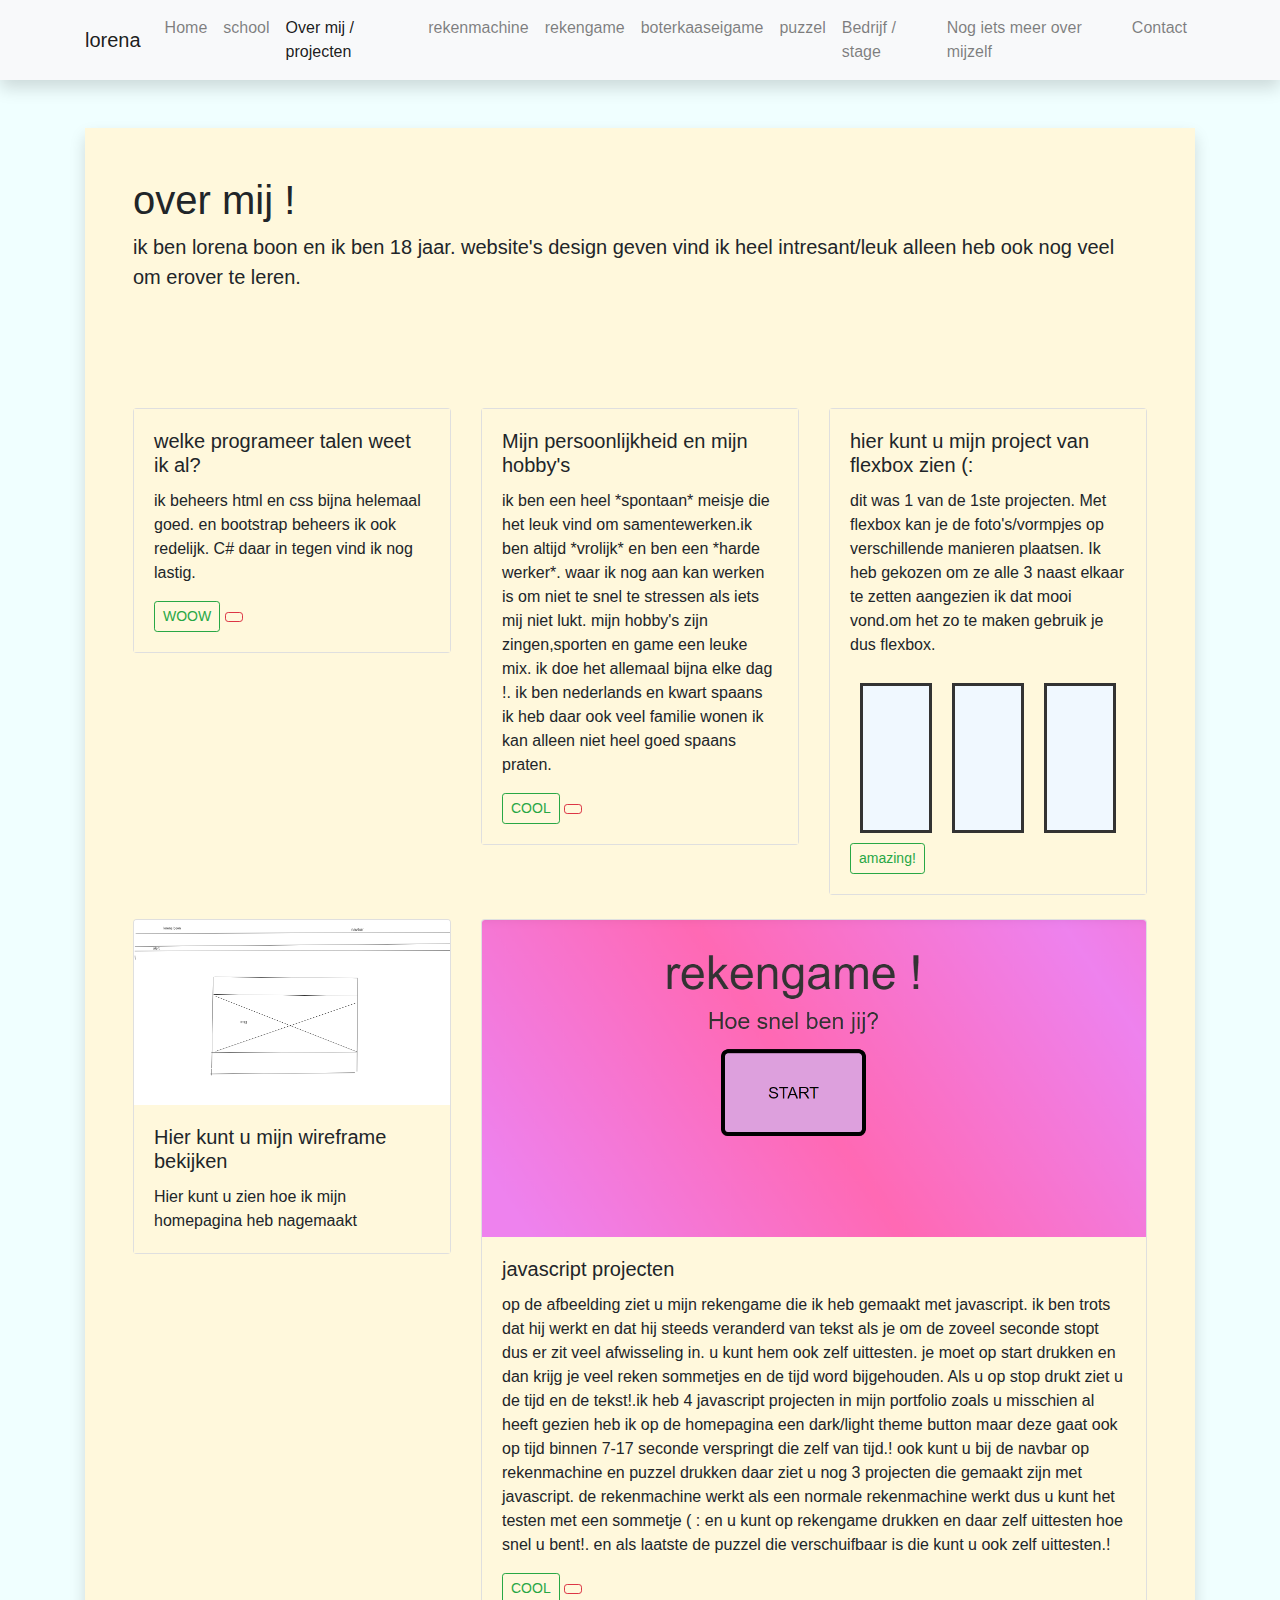
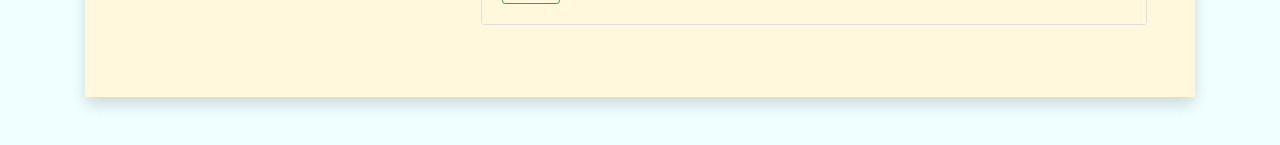
==== abonnementen.html @ a7b34ca0 ".io gemaakt" ====
<!DOCTYPE html>
<html lang="en">

<head>
    <meta charset="UTF-8">
    <meta name="viewport" content="width=device-width, initial-scale=1.0">
    <link rel="stylesheet" href="https://maxcdn.bootstrapcdn.com/bootstrap/4.5.2/css/bootstrap.min.css">
    <script src="https://ajax.googleapis.com/ajax/libs/jquery/3.5.1/jquery.min.js"></script>
    <script src="https://cdnjs.cloudflare.com/ajax/libs/popper.js/1.16.0/umd/popper.min.js"></script>
    <script src="https://maxcdn.bootstrapcdn.com/bootstrap/4.5.2/js/bootstrap.min.js"></script>
    <link rel="stylesheet" href="abbonomenten.css">
    <link rel="stylesheet" href="base.css">




</head>

<body>

    <nav class="navbar navbar-expand-lg navbar-light bg-light static-top mb-5 shadow">
        <div class="container">
            <a class="navbar-brand" href="#">lorena</a>
            <button class="navbar-toggler" type="button" data-toggle="collapse" data-target="#navbarResponsive"
                aria-controls="navbarResponsive" aria-expanded="false" aria-label="Toggle navigation">
                <span class="navbar-toggler-icon"></span>
            </button>
            <div class="collapse navbar-collapse" id="navbarResponsive">
                <ul class="navbar-nav ml-auto">
                    <li class="nav-item">
                        <a class="nav-link" href="home.html">Home</a>
                    </li>
                    <li class="nav-item">
                        <a class="nav-link" href="school.html">school</a>
                    </li>
                    <li class="nav-item active">
                        <a class="nav-link" href="abonnementen.html">Over mij / projecten</a>
                    </li>
                    <li class="nav-item">
                        <a class="nav-link" href="rekenmachine.html">rekenmachine</a>
                    </li>
                    <li class="nav-item">
                        <a class="nav-link" href="rekengame.html">rekengame</a>
                      </li>
                      <li class="nav-item">
                        <a class="nav-link" href="boterkaaseigame.html">boterkaaseigame</a>
                      </li>
                    <li class="nav-item">
                        <a class="nav-link" href="puzzel.html">puzzel</a>
                    </li>
                    <li class="nav-item">
                        <a class="nav-link" href="apparaten.html">Bedrijf / stage</a>
                    </li>
                    <li class="nav-item">
                        <a class="nav-link" href="supplementen.html">Nog iets meer over mijzelf</a>
                    <li class="nav-item">
                        <a class="nav-link" href="contact.html">Contact</a>
                    </li>
                </ul>
            </div>
        </div>
    </nav>



    <section id="gallery">
        <div class="container">
            <div class="card border-0 shadow my-5">
                <div class="card-body p-5">
                    <h1 class="font-weight-light">over mij !</h1>
                    <p class="lead">ik ben lorena boon en ik ben 18 jaar. website's design geven vind ik heel
                        intresant/leuk alleen heb ook nog veel om erover te leren. </p>
                    <div style="height: 100px"></div>
                    <div class="row">
                        <div class="col-lg-4 mb-4">
                            <div class="card">
                                <img src="../Triton/fotos/ab1" alt="" class="card-img-top">
                                <div class="card-body">
                                    <h5 class="card-title">welke programeer talen weet ik al?</h5>
                                    <p class="card-text">ik beheers html en css bijna helemaal goed. en bootstrap
                                        beheers ik ook redelijk. C# daar in tegen vind ik nog lastig.</p>
                                    <a href="" class="btn btn-outline-success btn-sm">WOOW</a>
                                    <a href="" class="btn btn-outline-danger btn-sm"><i class="far fa-heart"></i></a>
                                </div>
                            </div>
                        </div>





                        <div class="col-lg-4 mb-4">
                            <div class="card">
                                <img src="" alt="" class="card-img-top">
                                <div class="card-body">
                                    <h5 class="card-title">Mijn persoonlijkheid en mijn hobby's</h5>
                                    <p class="card-text">ik ben een heel *spontaan* meisje die het leuk vind om
                                        samentewerken.ik ben altijd *vrolijk* en ben een *harde werker*. waar ik nog aan
                                        kan werken is om niet te snel te stressen als iets mij niet lukt. mijn hobby's
                                        zijn zingen,sporten en game een leuke mix. ik doe het allemaal bijna elke dag !.
                                        ik ben nederlands en kwart spaans ik heb daar ook veel familie wonen ik kan
                                        alleen niet heel goed spaans praten. </p>
                                    <a href="" class="btn btn-outline-success btn-sm">COOL</a>
                                    <a href="" class="btn btn-outline-danger btn-sm"><i class="far fa-heart"></i></a>
                                </div>
                            </div>
                        </div>
                        <div class="col-lg-4 mb-4">
                            <div class="card">
                                <img src="../Triton/fotos/ab3.jpg" alt="" class="card-img-top">
                                <div class="card-body">
                                    <h5 class="card-title">hier kunt u mijn project van flexbox zien (:</h5>
                                    <p class="card-text">dit was 1 van de 1ste projecten. Met flexbox kan je de
                                        foto's/vormpjes op verschillende manieren plaatsen. Ik heb gekozen om ze alle 3
                                        naast elkaar te zetten aangezien ik dat mooi vond.om het zo te maken gebruik je
                                        dus flexbox.</p>
                                    <div class="flexbox-container">
                                        <div class="flexbox-item flexbox-item-1"></div>
                                        <div class="flexbox-item flexbox-item-2"></div>
                                        <div class="flexbox-item flexbox-item-3"></div>
                                    </div>
                                    <a href="" class="btn btn-outline-success btn-sm">amazing!</a>

                                </div>
                            </div>
                        </div>
                        <div class="col-lg-4 mb-4">
                            <div class="card">
                                <img src="fotoooo/wireframe.png" alt="wireframe" class="card-img-top">
                                <div class="card-body">
                                    <h5 class="card-title">Hier kunt u mijn wireframe bekijken</h5>
                                    <p class="card-text">
                                        Hier kunt u zien hoe ik mijn homepagina heb nagemaakt
                                    </p>
                                </div>
                            </div>
                          
                        </div>
                     
                        <div class="col-lg-8 mb-4">
                            <div class="card">
                                <img src="fotoooo/java ss.png" alt="javascript" class="card-img-top">
                                <div class="card-body">
                                    <h5 class="card-title">javascript projecten</h5>
                                    <p class="card-text">op de afbeelding ziet u mijn rekengame die ik heb gemaakt met javascript. ik ben trots dat hij werkt en dat hij steeds veranderd van tekst als je om de zoveel seconde stopt dus er zit veel afwisseling in. u kunt hem ook zelf uittesten. je moet op start drukken en dan krijg je veel reken sommetjes en de tijd word bijgehouden. Als u op stop drukt ziet u de tijd en de tekst!.ik heb 4 javascript projecten in mijn portfolio zoals u misschien al heeft gezien heb ik op de homepagina een dark/light theme button maar deze gaat ook op tijd binnen 7-17 seconde 
                                        verspringt die zelf van tijd.! ook kunt u bij de navbar op rekenmachine en puzzel drukken daar ziet u nog 3 projecten die gemaakt zijn met javascript. de rekenmachine werkt als een normale rekenmachine werkt dus u kunt het testen met een sommetje ( :
                                    en u kunt op rekengame drukken en daar zelf uittesten hoe snel u bent!. en als laatste de puzzel die verschuifbaar is die kunt u ook zelf uittesten.!
                                 </p>
                                    <a href="" class="btn btn-outline-success btn-sm">COOL</a>
                                    <a href="" class="btn btn-outline-danger btn-sm"><i class="far fa-heart"></i></a>
                                </div>
                            </div>
                        </div>
                    </div>
                   
                </div>
               
            </div>
        </div>
    </section>

  


</body>

</html>
---- abbonomenten.css ----
.flexbox-container {
    display: flex;
}

.flexbox-item {
    width: 200px;
    margin: 10px;
    border: 3px solid #333;
    background-color:aliceblue
}

.flexbox-item-1 {
    min-height: 50px;
}
.flexbox-item-2 {
    min-height: 100px;
}
.flexbox-item-3 {
    min-height: 150px;
}
---- base.css ----
body {
    background-color: azure;
}

.card-body {
    background: cornsilk;
}
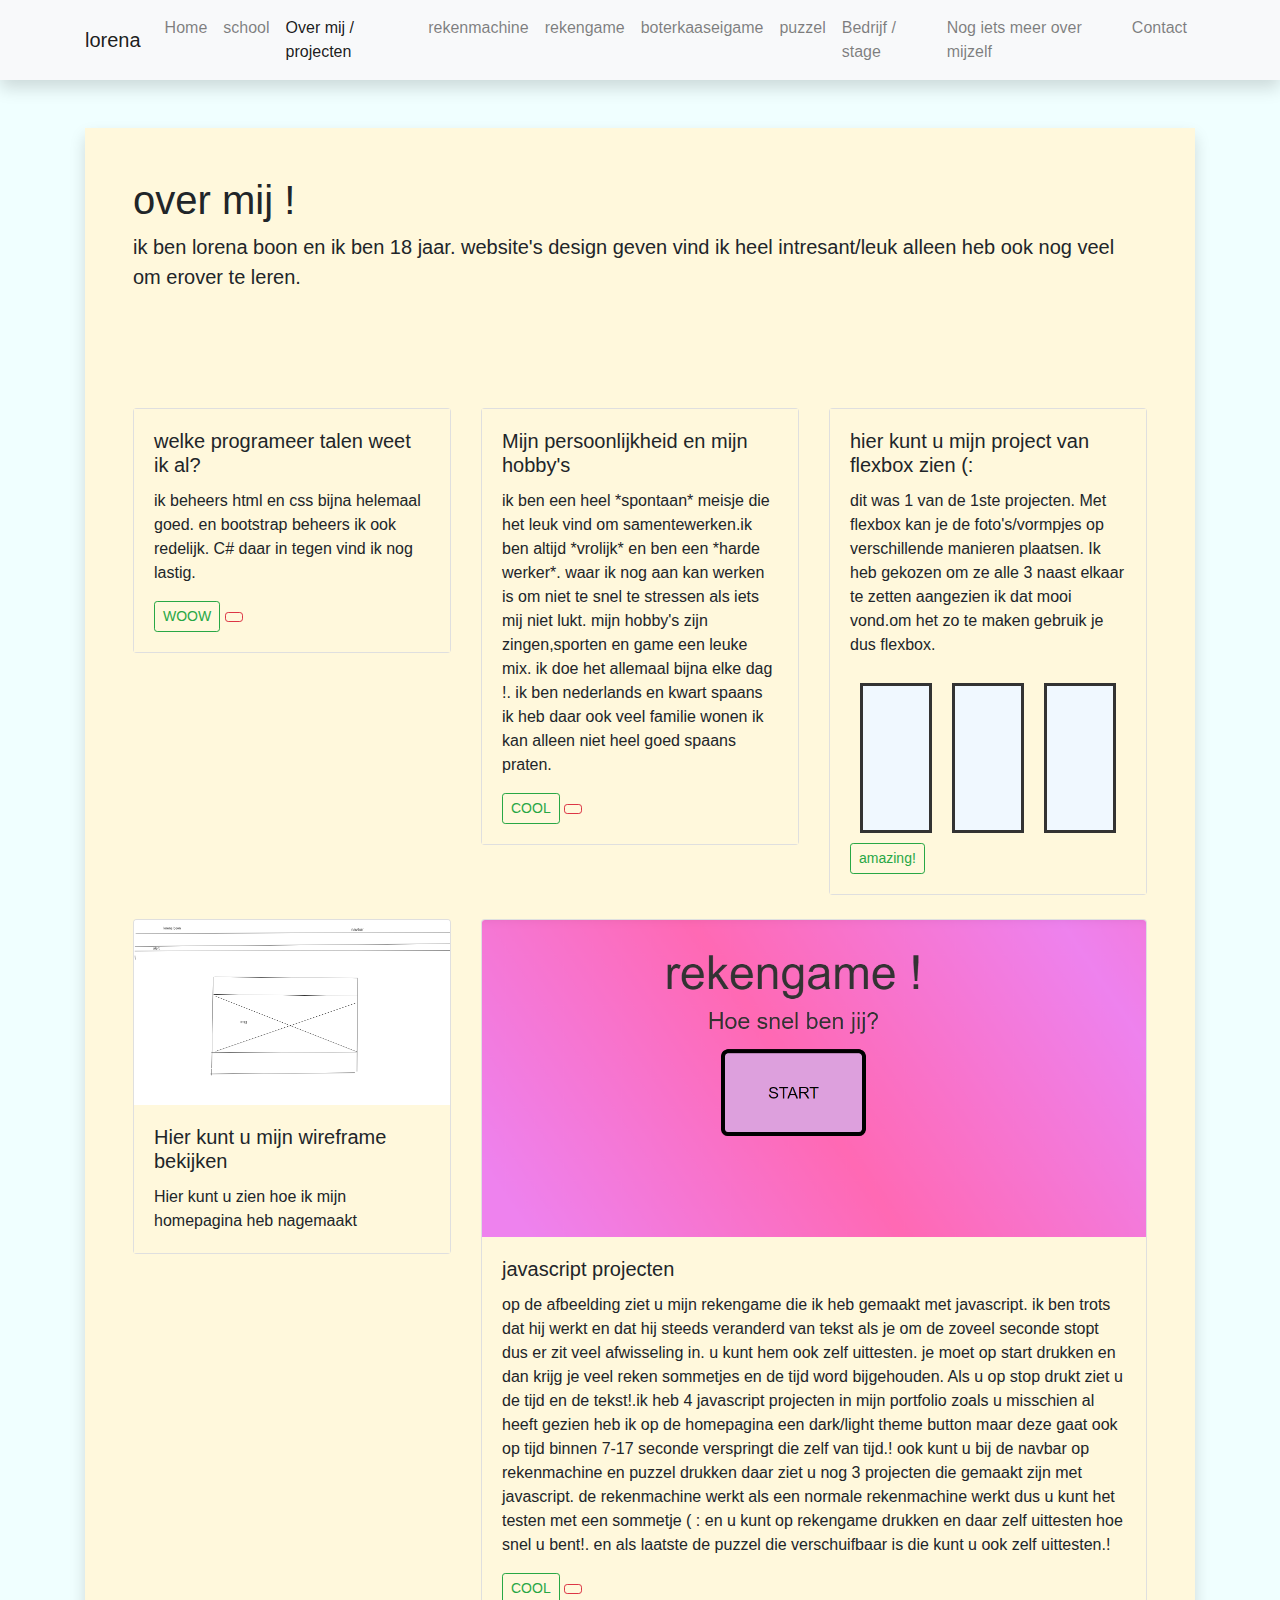
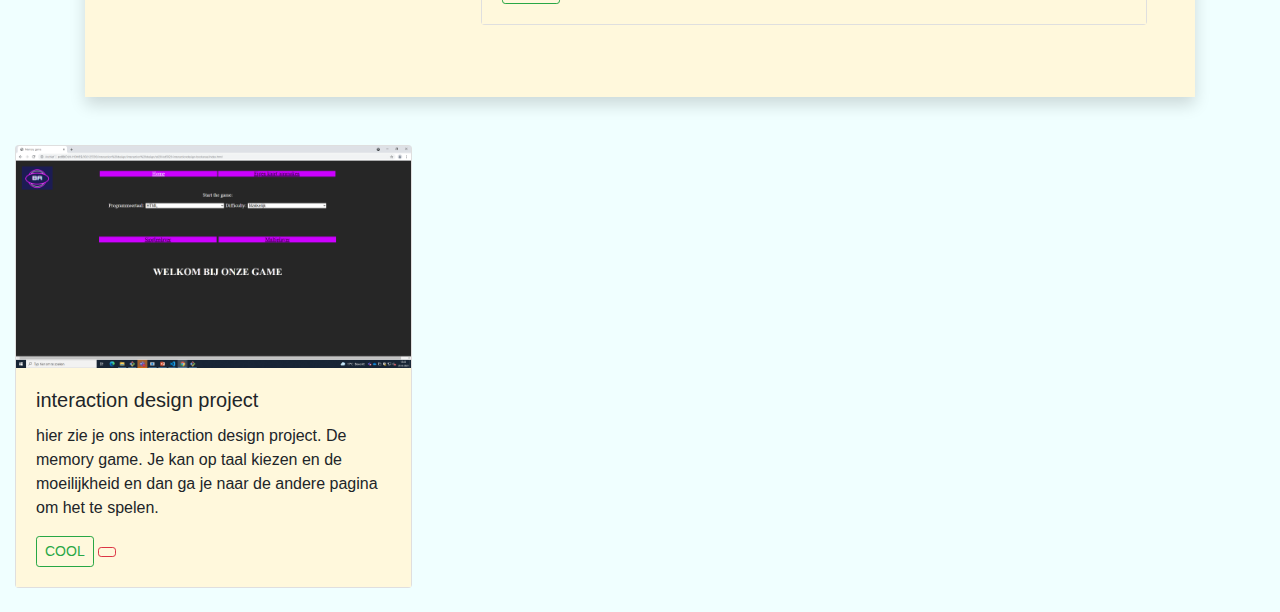
==== commit efbaa144: "interaction toegevoegd" ====
--- a/abonnementen.html
+++ b/abonnementen.html
@@ -8,8 +8,8 @@
     <script src="https://ajax.googleapis.com/ajax/libs/jquery/3.5.1/jquery.min.js"></script>
     <script src="https://cdnjs.cloudflare.com/ajax/libs/popper.js/1.16.0/umd/popper.min.js"></script>
     <script src="https://maxcdn.bootstrapcdn.com/bootstrap/4.5.2/js/bootstrap.min.js"></script>
-    <link rel="stylesheet" href="abbonomenten.css">
-    <link rel="stylesheet" href="base.css">
+    <link rel="stylesheet" href="css/abbonomenten.css">
+    <link rel="stylesheet" href="css/base.css">
 
 
 
@@ -28,7 +28,7 @@
             <div class="collapse navbar-collapse" id="navbarResponsive">
                 <ul class="navbar-nav ml-auto">
                     <li class="nav-item">
-                        <a class="nav-link" href="home.html">Home</a>
+                        <a class="nav-link" href="index.html">Home</a>
                     </li>
                     <li class="nav-item">
                         <a class="nav-link" href="school.html">school</a>
@@ -41,10 +41,10 @@
                     </li>
                     <li class="nav-item">
                         <a class="nav-link" href="rekengame.html">rekengame</a>
-                      </li>
-                      <li class="nav-item">
+                    </li>
+                    <li class="nav-item">
                         <a class="nav-link" href="boterkaaseigame.html">boterkaaseigame</a>
-                      </li>
+                    </li>
                     <li class="nav-item">
                         <a class="nav-link" href="puzzel.html">puzzel</a>
                     </li>
@@ -134,32 +134,54 @@
                                     </p>
                                 </div>
                             </div>
-                          
+
                         </div>
-                     
+
                         <div class="col-lg-8 mb-4">
                             <div class="card">
                                 <img src="fotoooo/java ss.png" alt="javascript" class="card-img-top">
                                 <div class="card-body">
                                     <h5 class="card-title">javascript projecten</h5>
-                                    <p class="card-text">op de afbeelding ziet u mijn rekengame die ik heb gemaakt met javascript. ik ben trots dat hij werkt en dat hij steeds veranderd van tekst als je om de zoveel seconde stopt dus er zit veel afwisseling in. u kunt hem ook zelf uittesten. je moet op start drukken en dan krijg je veel reken sommetjes en de tijd word bijgehouden. Als u op stop drukt ziet u de tijd en de tekst!.ik heb 4 javascript projecten in mijn portfolio zoals u misschien al heeft gezien heb ik op de homepagina een dark/light theme button maar deze gaat ook op tijd binnen 7-17 seconde 
-                                        verspringt die zelf van tijd.! ook kunt u bij de navbar op rekenmachine en puzzel drukken daar ziet u nog 3 projecten die gemaakt zijn met javascript. de rekenmachine werkt als een normale rekenmachine werkt dus u kunt het testen met een sommetje ( :
-                                    en u kunt op rekengame drukken en daar zelf uittesten hoe snel u bent!. en als laatste de puzzel die verschuifbaar is die kunt u ook zelf uittesten.!
-                                 </p>
+                                    <p class="card-text">op de afbeelding ziet u mijn rekengame die ik heb gemaakt met
+                                        javascript. ik ben trots dat hij werkt en dat hij steeds veranderd van tekst als
+                                        je om de zoveel seconde stopt dus er zit veel afwisseling in. u kunt hem ook
+                                        zelf uittesten. je moet op start drukken en dan krijg je veel reken sommetjes en
+                                        de tijd word bijgehouden. Als u op stop drukt ziet u de tijd en de tekst!.ik heb
+                                        4 javascript projecten in mijn portfolio zoals u misschien al heeft gezien heb
+                                        ik op de homepagina een dark/light theme button maar deze gaat ook op tijd
+                                        binnen 7-17 seconde
+                                        verspringt die zelf van tijd.! ook kunt u bij de navbar op rekenmachine en
+                                        puzzel drukken daar ziet u nog 3 projecten die gemaakt zijn met javascript. de
+                                        rekenmachine werkt als een normale rekenmachine werkt dus u kunt het testen met
+                                        een sommetje ( :
+                                        en u kunt op rekengame drukken en daar zelf uittesten hoe snel u bent!. en als
+                                        laatste de puzzel die verschuifbaar is die kunt u ook zelf uittesten.!
+                                    </p>
                                     <a href="" class="btn btn-outline-success btn-sm">COOL</a>
                                     <a href="" class="btn btn-outline-danger btn-sm"><i class="far fa-heart"></i></a>
                                 </div>
                             </div>
                         </div>
                     </div>
-                   
+
                 </div>
-               
+
+            </div>
+        </div>
+        <div class="col-lg-4 mb-4">
+            <div class="card">
+                <img src="./fotoooo/interaction.png" alt="" class="">
+                <div class="card-body">
+                    <h5 class="card-title">interaction design project</h5>
+                    <p class="card-text">hier zie je ons interaction design project. De memory game. Je kan op taal kiezen en de moeilijkheid en dan ga je naar de andere pagina om het te spelen. </p>
+                    <a href="" class="btn btn-outline-success btn-sm">COOL</a>
+                    <a href="" class="btn btn-outline-danger btn-sm"><i class="far fa-heart"></i></a>
+                </div>
             </div>
         </div>
     </section>
 
-  
+
 
 
 </body>
--- a/css/abbonomenten.css
+++ b/css/abbonomenten.css
@@ -0,0 +1,23 @@
+.flexbox-container {
+    display: flex;
+}
+
+.flexbox-item {
+    width: 200px;
+    margin: 10px;
+    border: 3px solid #333;
+    background-color:aliceblue
+}
+
+.flexbox-item-1 {
+    min-height: 50px;
+}
+.flexbox-item-2 {
+    min-height: 100px;
+}
+.flexbox-item-3 {
+    min-height: 150px;
+}
+
+
+  --- a/css/base.css
+++ b/css/base.css
@@ -0,0 +1,7 @@
+body {
+    background-color: azure;
+}
+
+.card-body {
+    background: cornsilk;
+}
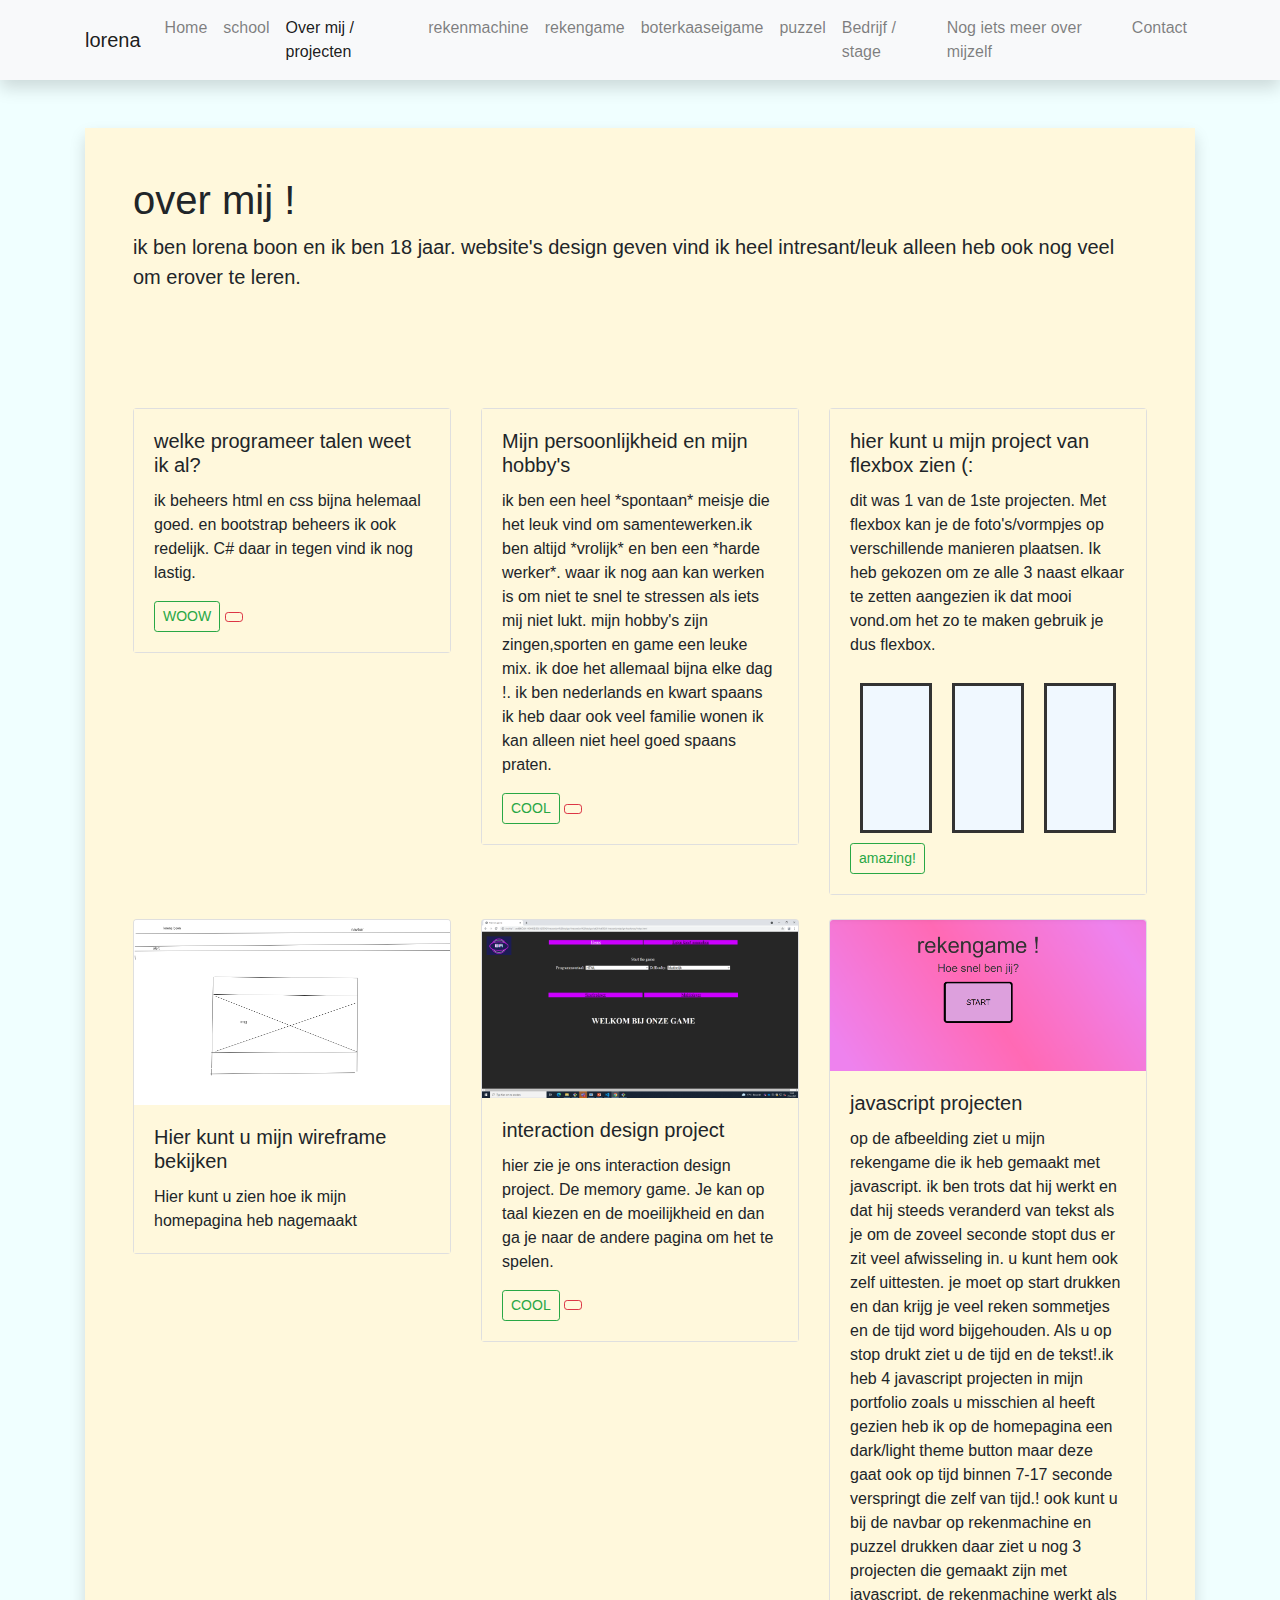
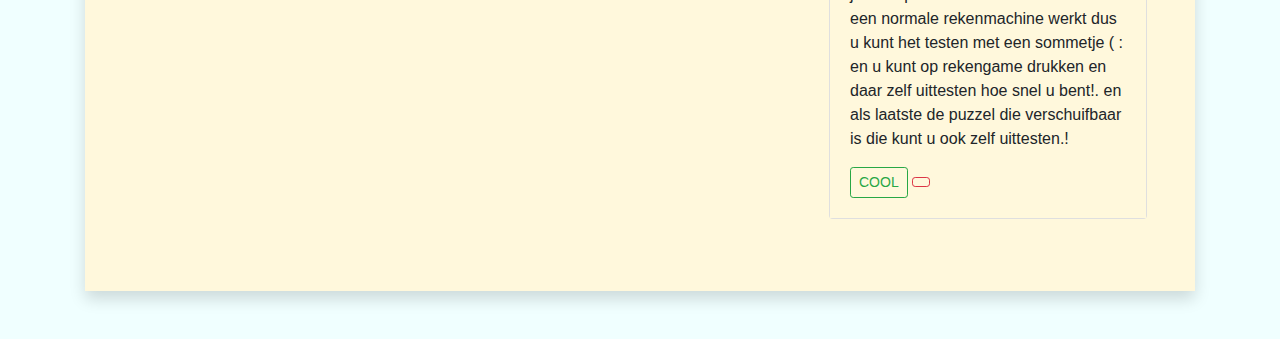
==== commit eaaafece: "interaction toegevoegd" ====
--- a/abonnementen.html
+++ b/abonnementen.html
@@ -137,7 +137,19 @@
 
                         </div>
 
-                        <div class="col-lg-8 mb-4">
+                        <div class="col-lg-4 mb-4">
+                            <div class="card">
+                                <img src="./fotoooo/interaction.png" alt="" class="">
+                                <div class="card-body">
+                                    <h5 class="card-title">interaction design project</h5>
+                                    <p class="card-text">hier zie je ons interaction design project. De memory game. Je kan op taal kiezen en de moeilijkheid en dan ga je naar de andere pagina om het te spelen. </p>
+                                    <a href="" class="btn btn-outline-success btn-sm">COOL</a>
+                                    <a href="" class="btn btn-outline-danger btn-sm"><i class="far fa-heart"></i></a>
+                                </div>
+                            </div>
+                        </div>
+
+                        <div class="col-lg-4 mb-4">
                             <div class="card">
                                 <img src="fotoooo/java ss.png" alt="javascript" class="card-img-top">
                                 <div class="card-body">
@@ -168,17 +180,6 @@
 
             </div>
         </div>
-        <div class="col-lg-4 mb-4">
-            <div class="card">
-                <img src="./fotoooo/interaction.png" alt="" class="">
-                <div class="card-body">
-                    <h5 class="card-title">interaction design project</h5>
-                    <p class="card-text">hier zie je ons interaction design project. De memory game. Je kan op taal kiezen en de moeilijkheid en dan ga je naar de andere pagina om het te spelen. </p>
-                    <a href="" class="btn btn-outline-success btn-sm">COOL</a>
-                    <a href="" class="btn btn-outline-danger btn-sm"><i class="far fa-heart"></i></a>
-                </div>
-            </div>
-        </div>
     </section>
 
 
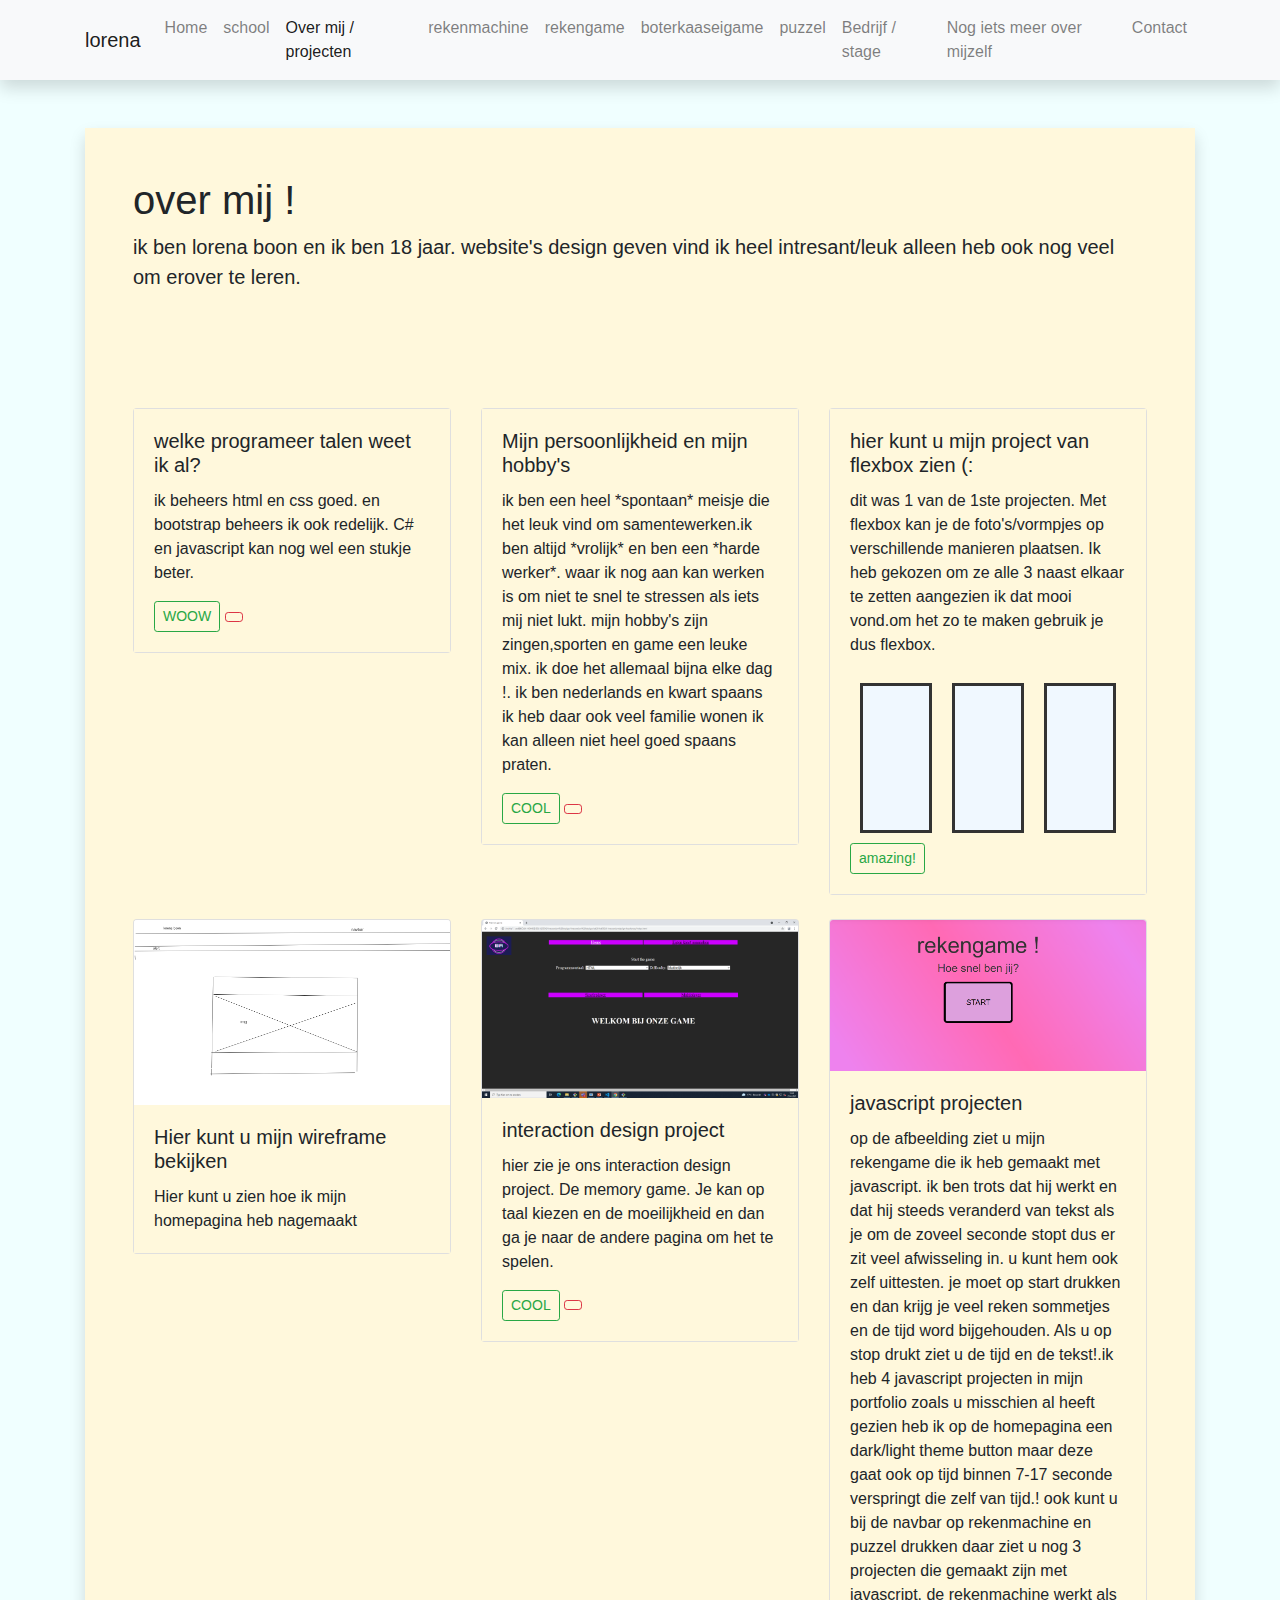
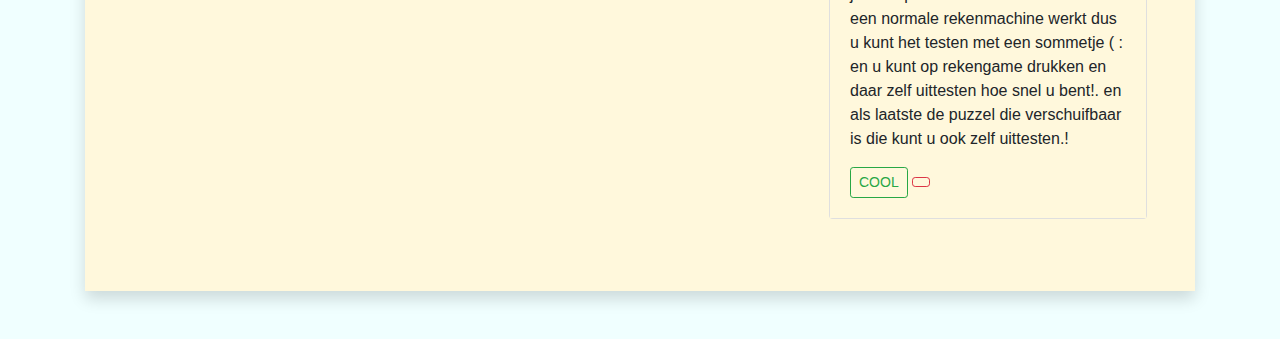
==== commit 6048a836: "tekst aangepast" ====
--- a/abonnementen.html
+++ b/abonnementen.html
@@ -77,8 +77,8 @@
                                 <img src="../Triton/fotos/ab1" alt="" class="card-img-top">
                                 <div class="card-body">
                                     <h5 class="card-title">welke programeer talen weet ik al?</h5>
-                                    <p class="card-text">ik beheers html en css bijna helemaal goed. en bootstrap
-                                        beheers ik ook redelijk. C# daar in tegen vind ik nog lastig.</p>
+                                    <p class="card-text">ik beheers html en css goed. en bootstrap
+                                        beheers ik ook redelijk. C# en javascript kan nog wel een stukje beter.</p>
                                     <a href="" class="btn btn-outline-success btn-sm">WOOW</a>
                                     <a href="" class="btn btn-outline-danger btn-sm"><i class="far fa-heart"></i></a>
                                 </div>
